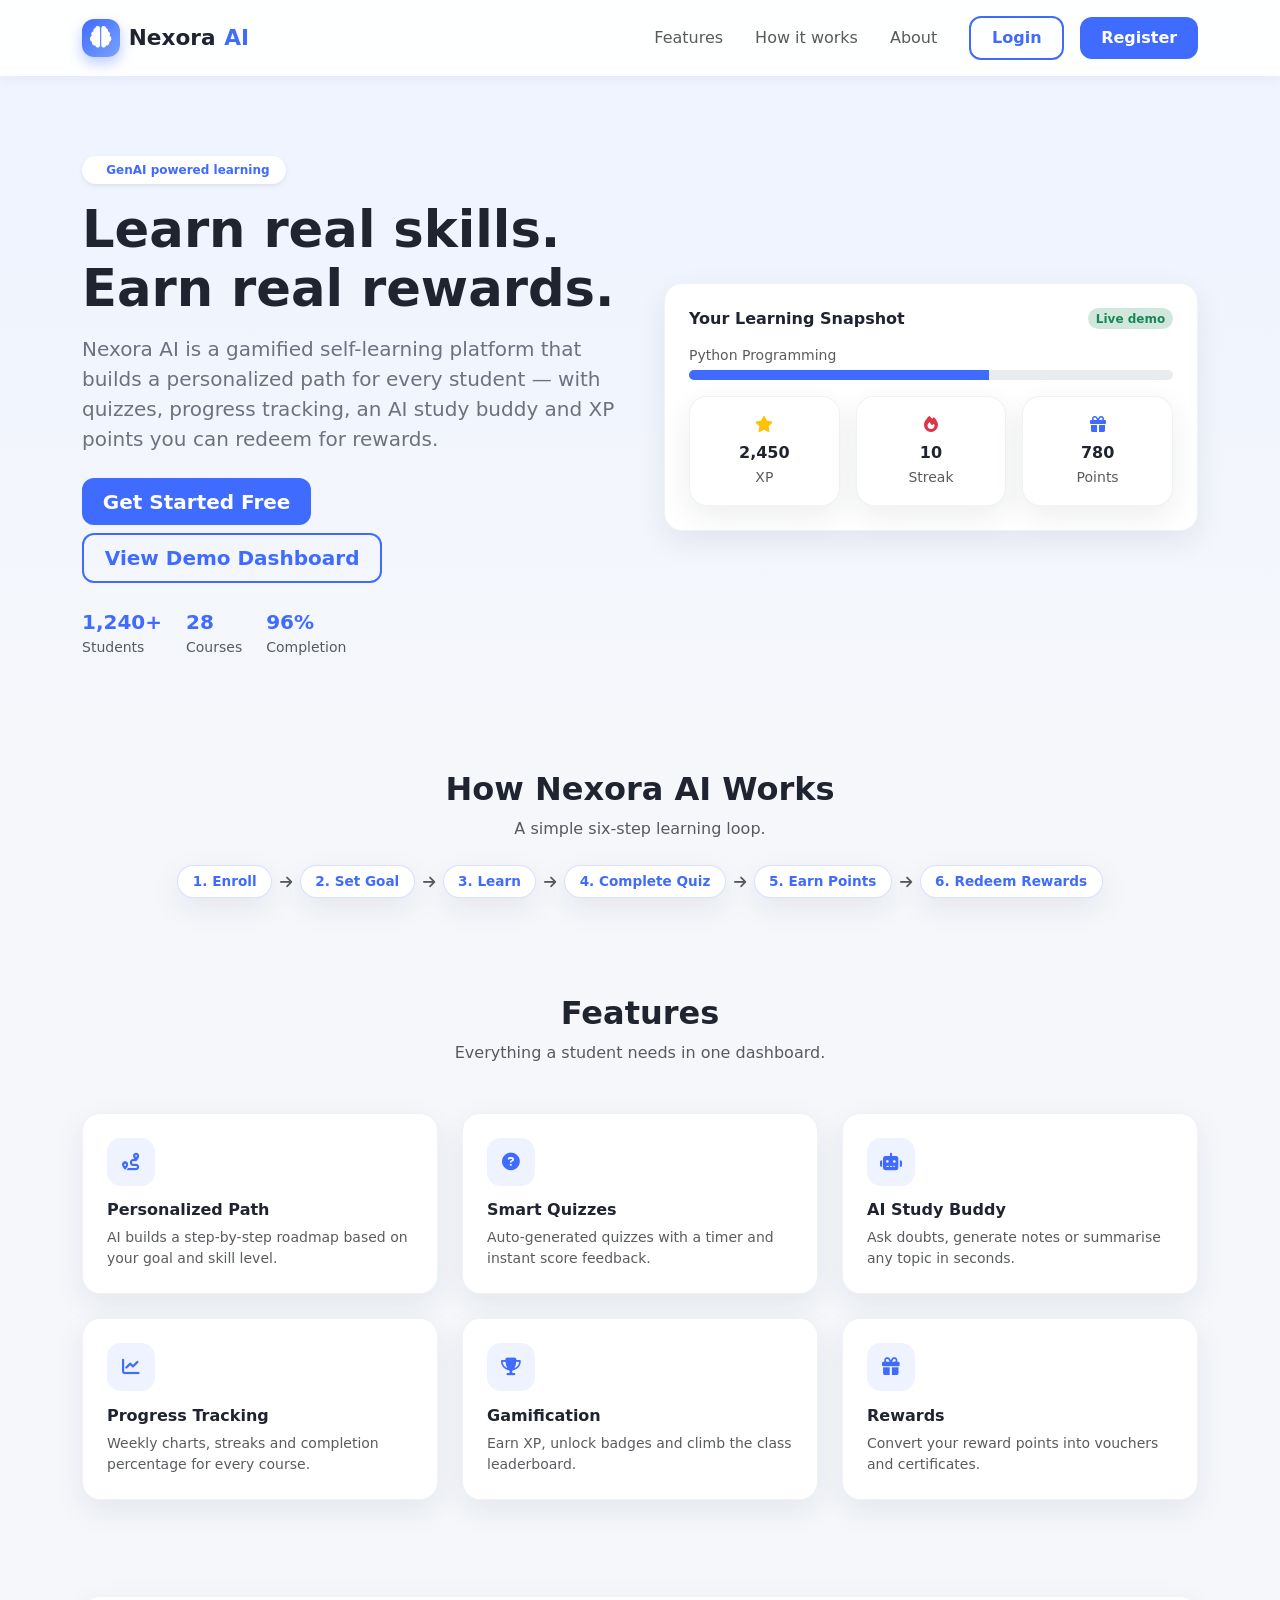
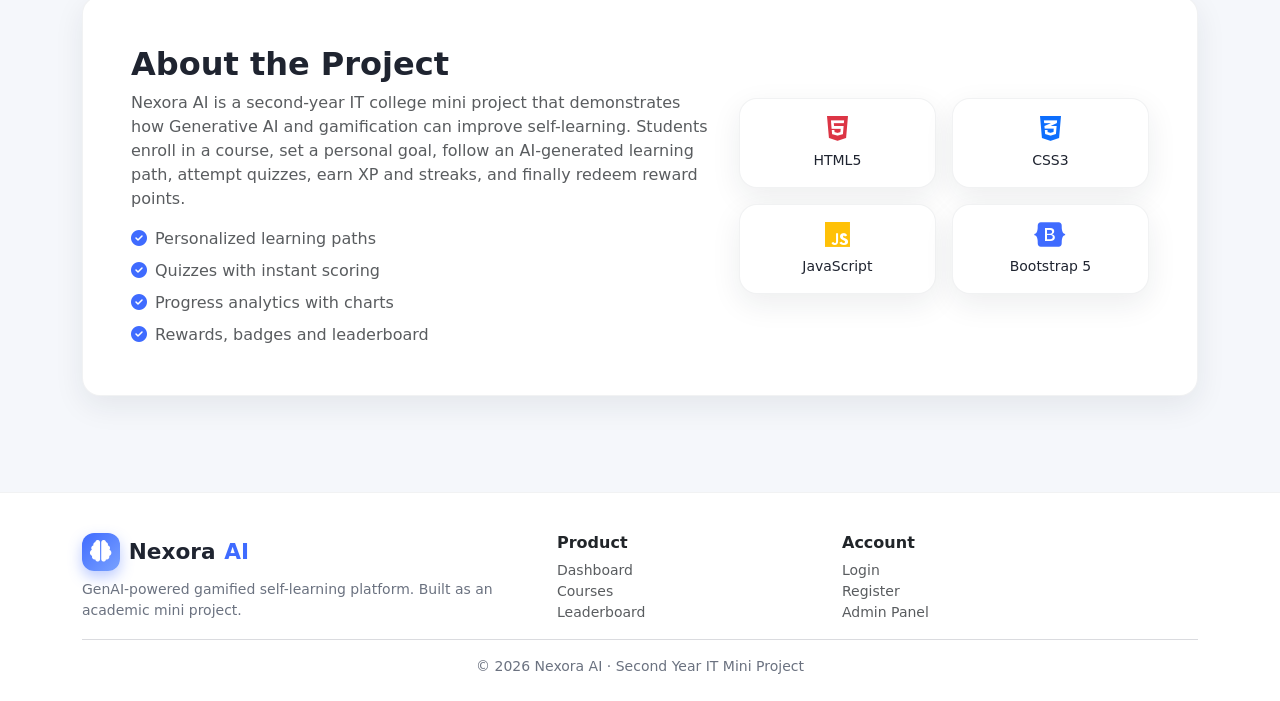
==== public/nexora/index.html @ 9f06d4b1 "Changes" ====
<!DOCTYPE html>
<html lang="en">
<head>
  <meta charset="UTF-8" />
  <meta name="viewport" content="width=device-width, initial-scale=1" />
  <title>Nexora AI | GenAI Gamified Self-Learning Platform</title>
  <meta name="description" content="Nexora AI is a GenAI-powered gamified self-learning platform for students: personalized paths, quizzes, AI study buddy, XP and rewards." />
  <link href="https://cdn.jsdelivr.net/npm/bootstrap@5.3.3/dist/css/bootstrap.min.css" rel="stylesheet" />
  <link href="https://cdnjs.cloudflare.com/ajax/libs/font-awesome/6.5.2/css/all.min.css" rel="stylesheet" />
  <link href="style.css" rel="stylesheet" />
</head>
<body>

  <!-- ================= NAVBAR ================= -->
  <nav class="navbar navbar-expand-lg nx-navbar sticky-top py-3">
    <div class="container">
      <a class="nx-logo" href="index.html">
        <span class="nx-logo-mark"><i class="fa-solid fa-brain"></i></span>
        Nexora <span class="text-nexora">AI</span>
      </a>
      <button class="navbar-toggler border-0" type="button" data-bs-toggle="collapse" data-bs-target="#nav">
        <span class="navbar-toggler-icon"></span>
      </button>
      <div class="collapse navbar-collapse justify-content-end" id="nav">
        <ul class="navbar-nav align-items-lg-center gap-lg-3 mt-3 mt-lg-0">
          <li class="nav-item"><a class="nav-link" href="#features">Features</a></li>
          <li class="nav-item"><a class="nav-link" href="#flow">How it works</a></li>
          <li class="nav-item"><a class="nav-link" href="#about">About</a></li>
          <li class="nav-item"><a class="btn btn-nexora-outline ms-lg-2" href="login.html">Login</a></li>
          <li class="nav-item"><a class="btn btn-nexora" href="register.html">Register</a></li>
        </ul>
      </div>
    </div>
  </nav>

  <!-- ================= HERO ================= -->
  <header class="nx-hero">
    <div class="container">
      <div class="row align-items-center g-5">
        <div class="col-lg-6">
          <span class="badge rounded-pill bg-white text-nexora shadow-sm px-3 py-2 mb-3">
            <i class="fa-solid fa-sparkles me-1"></i> GenAI powered learning
          </span>
          <h1>Learn real skills. <br />Earn real rewards.</h1>
          <p class="lead mt-3">
            Nexora AI is a gamified self-learning platform that builds a personalized
            path for every student — with quizzes, progress tracking, an AI study buddy
            and XP points you can redeem for rewards.
          </p>
          <div class="d-flex flex-wrap gap-2 mt-4">
            <a href="register.html" class="btn btn-nexora btn-lg">Get Started Free</a>
            <a href="dashboard.html" class="btn btn-nexora-outline btn-lg">View Demo Dashboard</a>
          </div>
          <div class="d-flex gap-4 mt-4 text-muted small">
            <div><strong class="text-nexora fs-5">1,240+</strong><br />Students</div>
            <div><strong class="text-nexora fs-5">28</strong><br />Courses</div>
            <div><strong class="text-nexora fs-5">96%</strong><br />Completion</div>
          </div>
        </div>
        <div class="col-lg-6">
          <div class="nx-card p-4">
            <div class="d-flex justify-content-between align-items-center mb-3">
              <h6 class="mb-0 fw-bold">Your Learning Snapshot</h6>
              <span class="badge bg-success-subtle text-success rounded-pill">Live demo</span>
            </div>
            <p class="small text-muted mb-1">Python Programming</p>
            <div class="progress rounded-pill mb-3" style="height: 10px">
              <div class="progress-bar" style="width: 62%; background: var(--nx-primary)"></div>
            </div>
            <div class="row g-3 text-center">
              <div class="col-4"><div class="nx-card p-3"><i class="fa-solid fa-star text-warning"></i><div class="fw-bold mt-1">2,450</div><small class="text-muted">XP</small></div></div>
              <div class="col-4"><div class="nx-card p-3"><i class="fa-solid fa-fire text-danger"></i><div class="fw-bold mt-1">10</div><small class="text-muted">Streak</small></div></div>
              <div class="col-4"><div class="nx-card p-3"><i class="fa-solid fa-gift text-nexora"></i><div class="fw-bold mt-1">780</div><small class="text-muted">Points</small></div></div>
            </div>
          </div>
        </div>
      </div>
    </div>
  </header>

  <!-- ================= LEARNING FLOW ================= -->
  <section id="flow" class="py-5">
    <div class="container">
      <h2 class="fw-bold text-center mb-2">How Nexora AI Works</h2>
      <p class="text-center text-muted mb-4">A simple six-step learning loop.</p>
      <div class="nx-flow justify-content-center" id="flowSteps"><!-- filled by script.js --></div>
    </div>
  </section>

  <!-- ================= FEATURES ================= -->
  <section id="features" class="py-5">
    <div class="container">
      <h2 class="fw-bold text-center mb-2">Features</h2>
      <p class="text-center text-muted mb-5">Everything a student needs in one dashboard.</p>
      <div class="row g-4" id="featureGrid"><!-- filled by script.js --></div>
    </div>
  </section>

  <!-- ================= ABOUT ================= -->
  <section id="about" class="py-5">
    <div class="container">
      <div class="nx-card p-4 p-lg-5">
        <div class="row g-4 align-items-center">
          <div class="col-lg-7">
            <h2 class="fw-bold">About the Project</h2>
            <p class="text-muted mb-3">
              Nexora AI is a second-year IT college mini project that demonstrates how
              Generative AI and gamification can improve self-learning. Students enroll in a
              course, set a personal goal, follow an AI-generated learning path, attempt
              quizzes, earn XP and streaks, and finally redeem reward points.
            </p>
            <ul class="list-unstyled text-muted mb-0">
              <li class="mb-2"><i class="fa-solid fa-circle-check text-nexora me-2"></i>Personalized learning paths</li>
              <li class="mb-2"><i class="fa-solid fa-circle-check text-nexora me-2"></i>Quizzes with instant scoring</li>
              <li class="mb-2"><i class="fa-solid fa-circle-check text-nexora me-2"></i>Progress analytics with charts</li>
              <li><i class="fa-solid fa-circle-check text-nexora me-2"></i>Rewards, badges and leaderboard</li>
            </ul>
          </div>
          <div class="col-lg-5">
            <div class="row g-3">
              <div class="col-6"><div class="nx-card p-3 text-center"><i class="fa-brands fa-html5 fs-3 text-danger"></i><div class="small mt-1">HTML5</div></div></div>
              <div class="col-6"><div class="nx-card p-3 text-center"><i class="fa-brands fa-css3-alt fs-3 text-primary"></i><div class="small mt-1">CSS3</div></div></div>
              <div class="col-6"><div class="nx-card p-3 text-center"><i class="fa-brands fa-js fs-3 text-warning"></i><div class="small mt-1">JavaScript</div></div></div>
              <div class="col-6"><div class="nx-card p-3 text-center"><i class="fa-brands fa-bootstrap fs-3 text-nexora"></i><div class="small mt-1">Bootstrap 5</div></div></div>
            </div>
          </div>
        </div>
      </div>
    </div>
  </section>

  <!-- ================= FOOTER ================= -->
  <footer class="nx-footer mt-5">
    <div class="container">
      <div class="row g-4">
        <div class="col-md-5">
          <a class="nx-logo mb-2" href="index.html">
            <span class="nx-logo-mark"><i class="fa-solid fa-brain"></i></span>
            Nexora <span class="text-nexora">AI</span>
          </a>
          <p class="small mb-0">GenAI-powered gamified self-learning platform. Built as an academic mini project.</p>
        </div>
        <div class="col-6 col-md-3">
          <h6 class="fw-bold text-dark">Product</h6>
          <a class="d-block small text-decoration-none text-muted" href="dashboard.html">Dashboard</a>
          <a class="d-block small text-decoration-none text-muted" href="courses.html">Courses</a>
          <a class="d-block small text-decoration-none text-muted" href="leaderboard.html">Leaderboard</a>
        </div>
        <div class="col-6 col-md-4">
          <h6 class="fw-bold text-dark">Account</h6>
          <a class="d-block small text-decoration-none text-muted" href="login.html">Login</a>
          <a class="d-block small text-decoration-none text-muted" href="register.html">Register</a>
          <a class="d-block small text-decoration-none text-muted" href="admin.html">Admin Panel</a>
        </div>
      </div>
      <hr />
      <p class="text-center small mb-0">© 2026 Nexora AI · Second Year IT Mini Project</p>
    </div>
  </footer>

  <script src="https://cdn.jsdelivr.net/npm/bootstrap@5.3.3/dist/js/bootstrap.bundle.min.js"></script>
  <script src="script.js"></script>
</body>
</html>
---- public/nexora/style.css ----
/* ==========================================================
   Nexora AI - Global stylesheet (landing, login, register)
   Light theme • rounded cards • soft shadows
   ========================================================== */

:root {
  --nx-primary: #3f6bff;
  --nx-primary-dark: #2c50cc;
  --nx-accent: #ff8a3d;
  --nx-bg: #f5f7fb;
  --nx-card: #ffffff;
  --nx-text: #1f2430;
  --nx-muted: #6b7280;
  --nx-radius: 18px;
  --nx-shadow: 0 10px 30px rgba(31, 36, 48, 0.08);
}

body {
  background-color: var(--nx-bg);
  color: var(--nx-text);
  font-family: "Segoe UI", system-ui, -apple-system, sans-serif;
}

/* ---------- Reusable helpers ---------- */
.nx-card {
  background: var(--nx-card);
  border: 1px solid rgba(31, 36, 48, 0.06);
  border-radius: var(--nx-radius);
  box-shadow: var(--nx-shadow);
}

.btn-nexora {
  background: var(--nx-primary);
  color: #fff;
  border-radius: 12px;
  padding: 0.55rem 1.3rem;
  font-weight: 600;
  border: none;
  transition: background 0.2s ease, transform 0.2s ease;
}
.btn-nexora:hover {
  background: var(--nx-primary-dark);
  color: #fff;
  transform: translateY(-1px);
}

.btn-nexora-outline {
  border: 2px solid var(--nx-primary);
  color: var(--nx-primary);
  border-radius: 12px;
  padding: 0.5rem 1.3rem;
  font-weight: 600;
  background: transparent;
}
.btn-nexora-outline:hover {
  background: var(--nx-primary);
  color: #fff;
}

.text-nexora { color: var(--nx-primary); }

/* ---------- Brand / logo ---------- */
.nx-logo {
  display: inline-flex;
  align-items: center;
  gap: 0.55rem;
  font-weight: 700;
  font-size: 1.35rem;
  color: var(--nx-text);
  text-decoration: none;
}
.nx-logo-mark {
  width: 38px;
  height: 38px;
  border-radius: 12px;
  display: grid;
  place-items: center;
  color: #fff;
  background: linear-gradient(135deg, var(--nx-primary), #7aa2ff);
  box-shadow: 0 6px 14px rgba(63, 107, 255, 0.35);
}

/* ---------- Navbar ---------- */
.nx-navbar {
  background: rgba(255, 255, 255, 0.9);
  backdrop-filter: blur(8px);
  box-shadow: 0 2px 12px rgba(31, 36, 48, 0.05);
}

/* ---------- Hero ---------- */
.nx-hero {
  padding: 5rem 0 4rem;
  background: linear-gradient(180deg, #eef3ff 0%, var(--nx-bg) 100%);
}
.nx-hero h1 {
  font-weight: 800;
  font-size: clamp(2rem, 4vw, 3.2rem);
  line-height: 1.15;
}
.nx-hero p.lead { color: var(--nx-muted); }

/* Flow chips: Enroll -> Set Goal -> ... */
.nx-flow {
  display: flex;
  flex-wrap: wrap;
  gap: 0.5rem;
  align-items: center;
}
.nx-chip {
  background: #fff;
  border: 1px solid rgba(63, 107, 255, 0.2);
  border-radius: 999px;
  padding: 0.35rem 0.9rem;
  font-size: 0.85rem;
  font-weight: 600;
  color: var(--nx-primary);
  box-shadow: var(--nx-shadow);
}

/* ---------- Feature cards ---------- */
.nx-feature-icon {
  width: 48px;
  height: 48px;
  border-radius: 14px;
  display: grid;
  place-items: center;
  font-size: 1.1rem;
  background: #eef3ff;
  color: var(--nx-primary);
  margin-bottom: 0.9rem;
}
.nx-feature:hover { transform: translateY(-4px); }
.nx-feature { transition: transform 0.2s ease; }

/* ---------- Auth pages ---------- */
.nx-auth-wrap {
  min-height: 100vh;
  display: grid;
  place-items: center;
  padding: 2rem 1rem;
  background: linear-gradient(135deg, #eef3ff, #f7f9ff);
}
.nx-auth-card {
  width: 100%;
  max-width: 430px;
  padding: 2.2rem;
}
.nx-auth-card .form-control {
  border-radius: 12px;
  padding: 0.7rem 0.9rem;
}

/* ---------- Footer ---------- */
.nx-footer {
  background: #fff;
  border-top: 1px solid rgba(31, 36, 48, 0.06);
  padding: 2.5rem 0 1.5rem;
  color: var(--nx-muted);
}
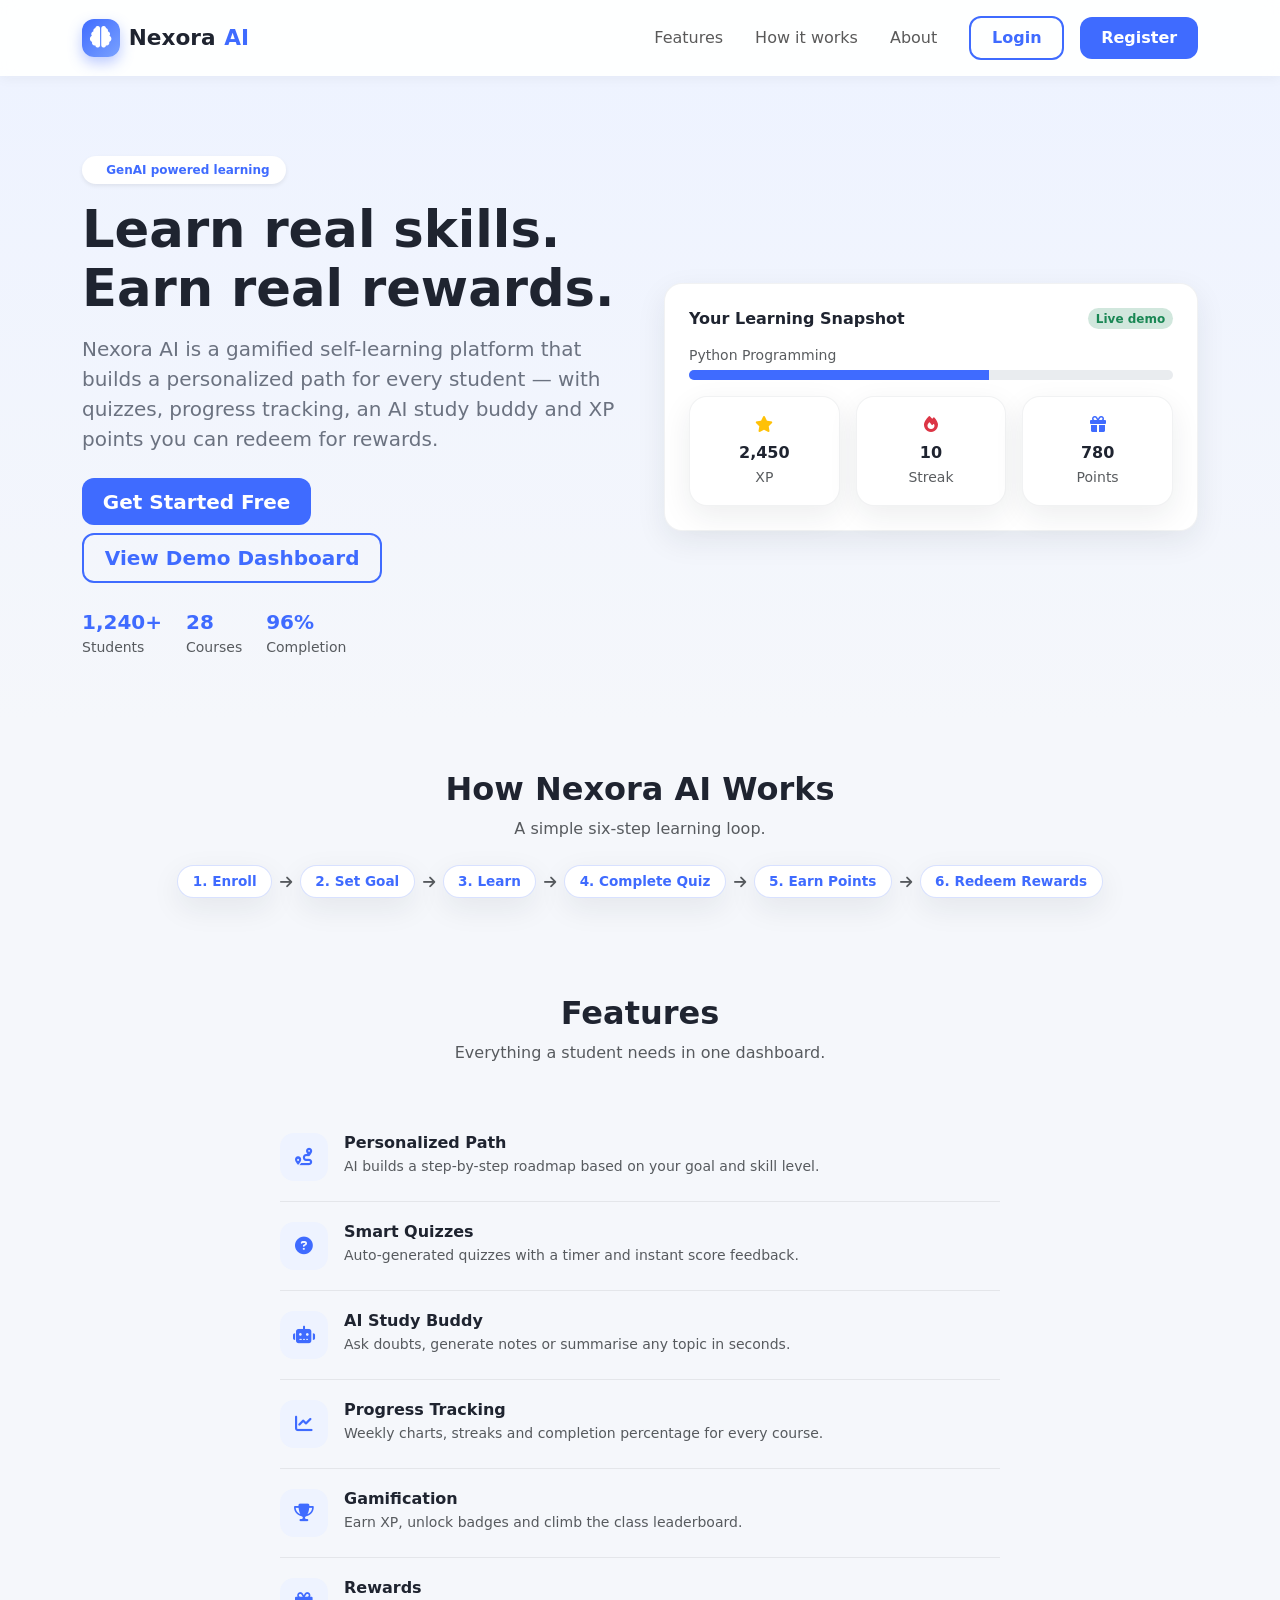
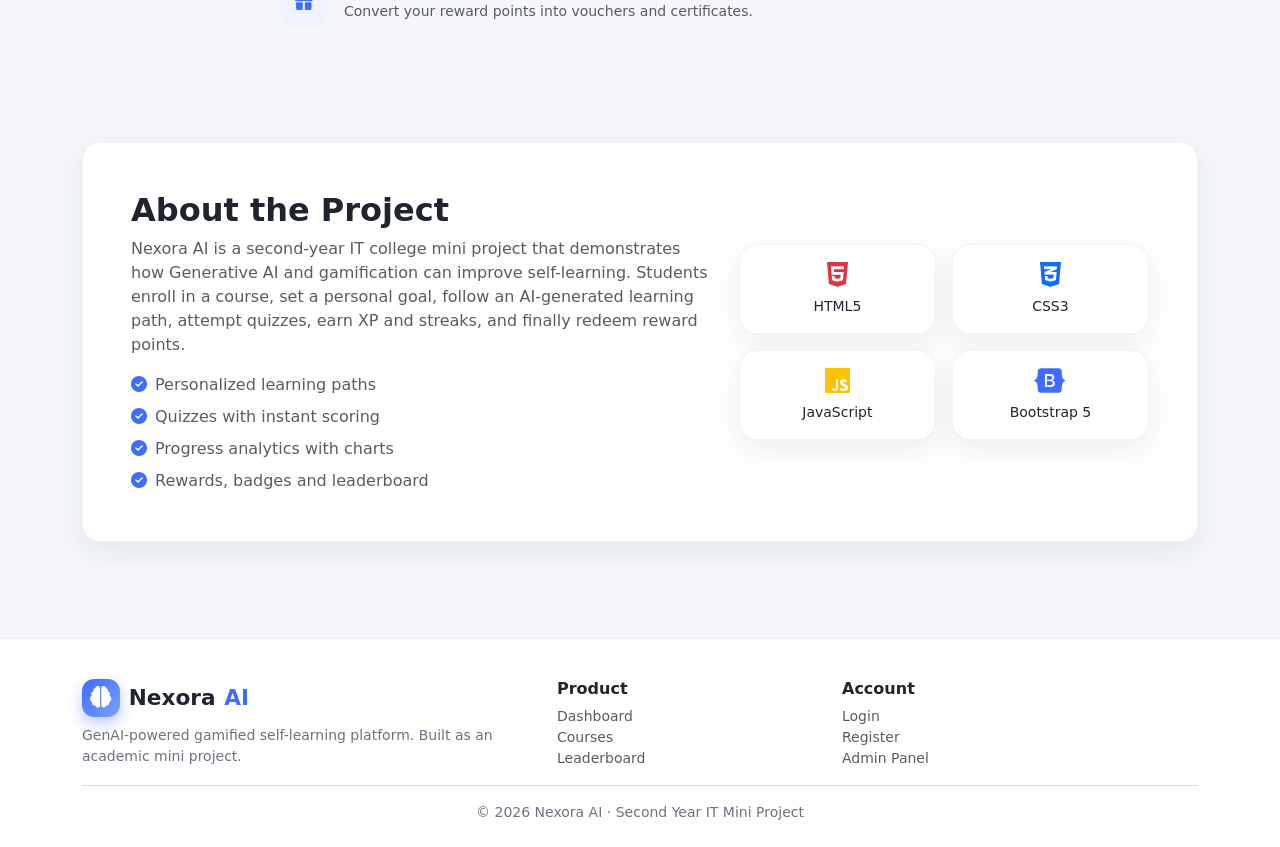
==== commit 6239a0e3: "Changes" ====
--- a/public/nexora/index.html
+++ b/public/nexora/index.html
@@ -92,7 +92,7 @@
     <div class="container">
       <h2 class="fw-bold text-center mb-2">Features</h2>
       <p class="text-center text-muted mb-5">Everything a student needs in one dashboard.</p>
-      <div class="row g-4" id="featureGrid"><!-- filled by script.js --></div>
+      <div class="nx-feature-list" id="featureGrid"><!-- filled by script.js --></div>
     </div>
   </section>
 
--- a/public/nexora/style.css
+++ b/public/nexora/style.css
@@ -117,8 +117,21 @@
   box-shadow: var(--nx-shadow);
 }
 
-/* ---------- Feature cards ---------- */
+/* ---------- Feature list (vertical, no boxes) ---------- */
+.nx-feature-list {
+  max-width: 720px;
+  margin: 0 auto;
+}
+.nx-feature-item {
+  display: flex;
+  align-items: flex-start;
+  gap: 1rem;
+  padding: 1.25rem 0;
+  border-bottom: 1px solid rgba(31, 36, 48, 0.08);
+}
+.nx-feature-item:last-child { border-bottom: none; }
 .nx-feature-icon {
+  flex-shrink: 0;
   width: 48px;
   height: 48px;
   border-radius: 14px;
@@ -127,10 +140,12 @@
   font-size: 1.1rem;
   background: #eef3ff;
   color: var(--nx-primary);
-  margin-bottom: 0.9rem;
 }
-.nx-feature:hover { transform: translateY(-4px); }
-.nx-feature { transition: transform 0.2s ease; }
+.nx-feature-item:hover .nx-feature-icon {
+  background: var(--nx-primary);
+  color: #fff;
+  transition: background 0.2s ease, color 0.2s ease;
+}
 
 /* ---------- Auth pages ---------- */
 .nx-auth-wrap {
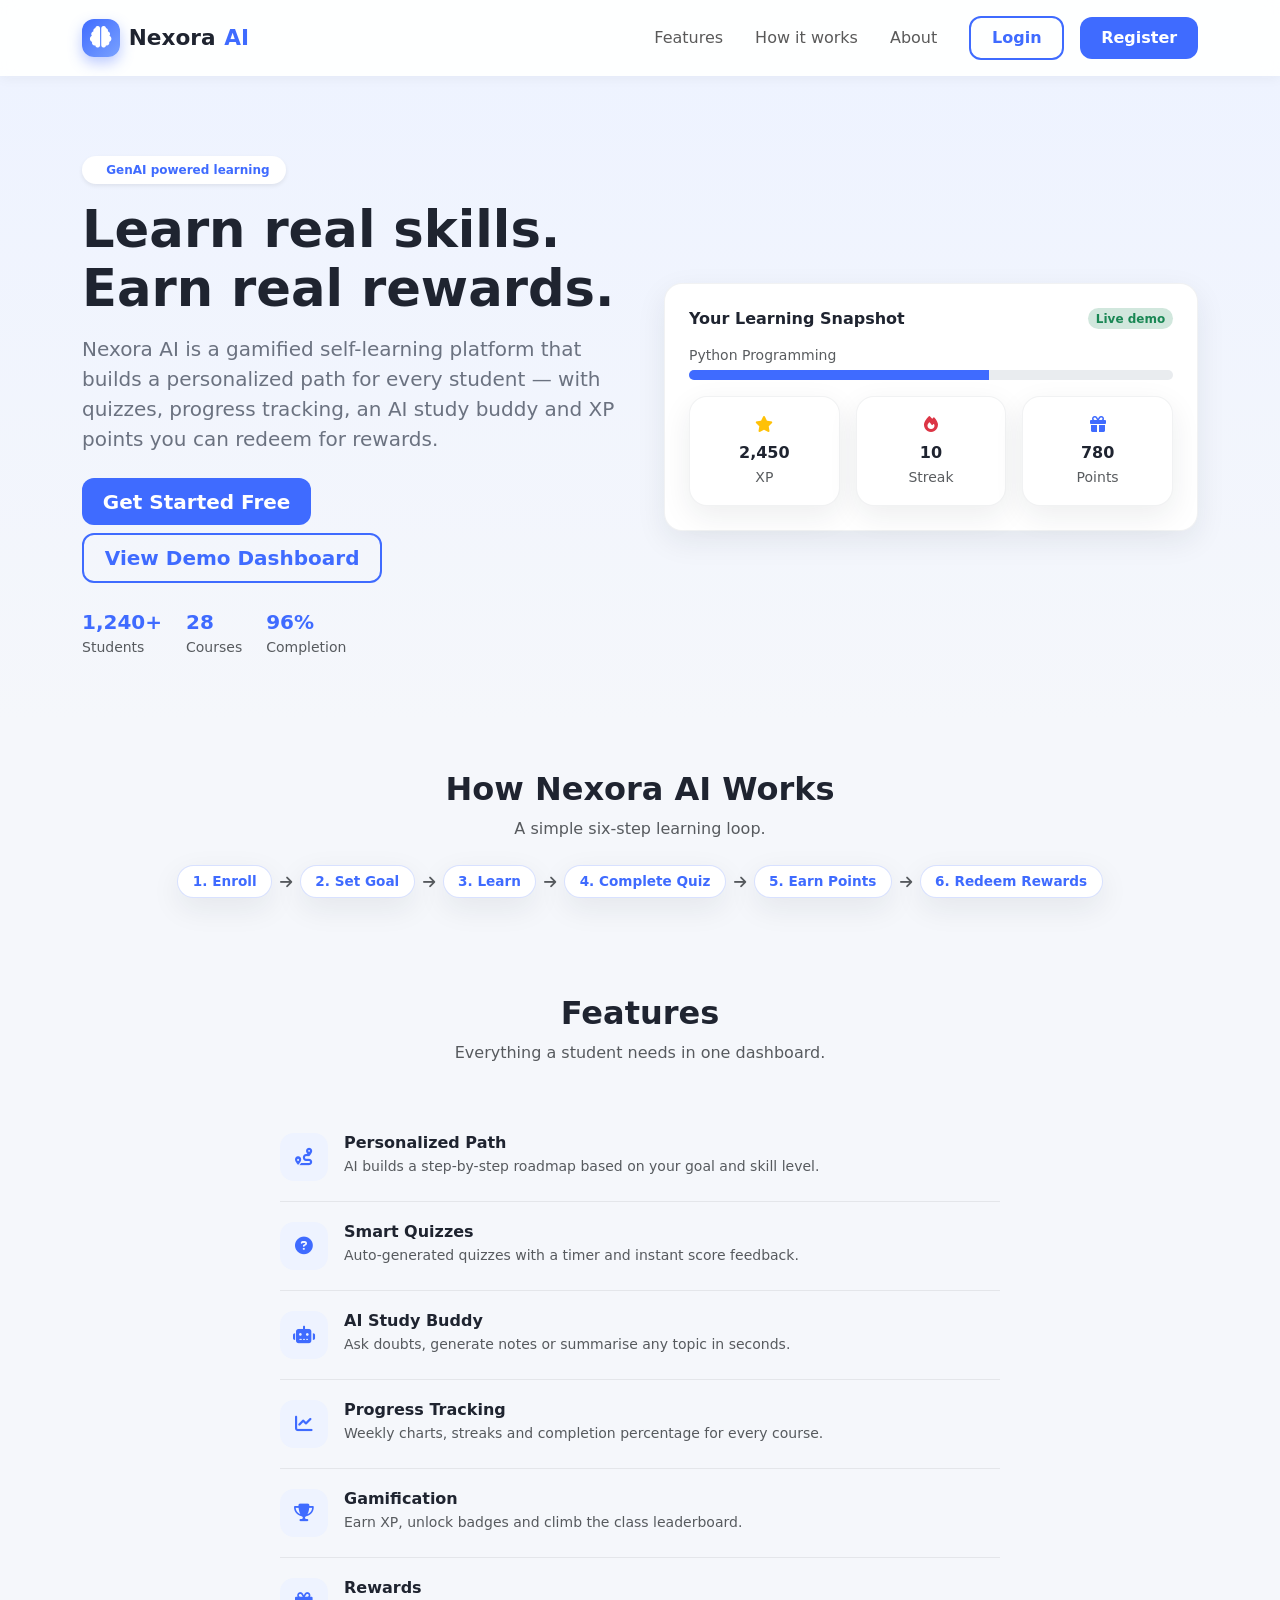
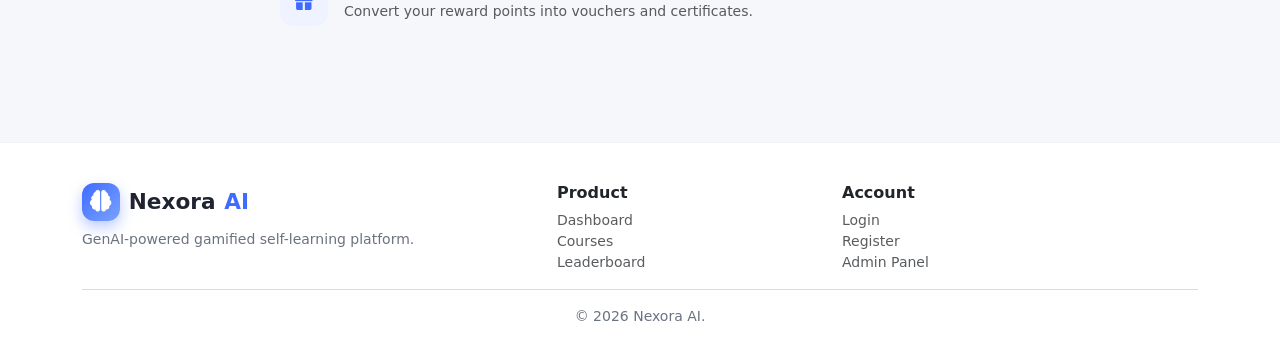
==== commit 12ff0743: "NexoraAI Dashboard" ====
--- a/public/nexora/index.html
+++ b/public/nexora/index.html
@@ -95,40 +95,6 @@
       <div class="nx-feature-list" id="featureGrid"><!-- filled by script.js --></div>
     </div>
   </section>
-
-  <!-- ================= ABOUT ================= -->
-  <section id="about" class="py-5">
-    <div class="container">
-      <div class="nx-card p-4 p-lg-5">
-        <div class="row g-4 align-items-center">
-          <div class="col-lg-7">
-            <h2 class="fw-bold">About the Project</h2>
-            <p class="text-muted mb-3">
-              Nexora AI is a second-year IT college mini project that demonstrates how
-              Generative AI and gamification can improve self-learning. Students enroll in a
-              course, set a personal goal, follow an AI-generated learning path, attempt
-              quizzes, earn XP and streaks, and finally redeem reward points.
-            </p>
-            <ul class="list-unstyled text-muted mb-0">
-              <li class="mb-2"><i class="fa-solid fa-circle-check text-nexora me-2"></i>Personalized learning paths</li>
-              <li class="mb-2"><i class="fa-solid fa-circle-check text-nexora me-2"></i>Quizzes with instant scoring</li>
-              <li class="mb-2"><i class="fa-solid fa-circle-check text-nexora me-2"></i>Progress analytics with charts</li>
-              <li><i class="fa-solid fa-circle-check text-nexora me-2"></i>Rewards, badges and leaderboard</li>
-            </ul>
-          </div>
-          <div class="col-lg-5">
-            <div class="row g-3">
-              <div class="col-6"><div class="nx-card p-3 text-center"><i class="fa-brands fa-html5 fs-3 text-danger"></i><div class="small mt-1">HTML5</div></div></div>
-              <div class="col-6"><div class="nx-card p-3 text-center"><i class="fa-brands fa-css3-alt fs-3 text-primary"></i><div class="small mt-1">CSS3</div></div></div>
-              <div class="col-6"><div class="nx-card p-3 text-center"><i class="fa-brands fa-js fs-3 text-warning"></i><div class="small mt-1">JavaScript</div></div></div>
-              <div class="col-6"><div class="nx-card p-3 text-center"><i class="fa-brands fa-bootstrap fs-3 text-nexora"></i><div class="small mt-1">Bootstrap 5</div></div></div>
-            </div>
-          </div>
-        </div>
-      </div>
-    </div>
-  </section>
-
   <!-- ================= FOOTER ================= -->
   <footer class="nx-footer mt-5">
     <div class="container">
@@ -138,7 +104,7 @@
             <span class="nx-logo-mark"><i class="fa-solid fa-brain"></i></span>
             Nexora <span class="text-nexora">AI</span>
           </a>
-          <p class="small mb-0">GenAI-powered gamified self-learning platform. Built as an academic mini project.</p>
+          <p class="small mb-0">GenAI-powered gamified self-learning platform.</p>
         </div>
         <div class="col-6 col-md-3">
           <h6 class="fw-bold text-dark">Product</h6>
@@ -154,7 +120,7 @@
         </div>
       </div>
       <hr />
-      <p class="text-center small mb-0">© 2026 Nexora AI · Second Year IT Mini Project</p>
+      <p class="text-center small mb-0">© 2026 Nexora AI.</p>
     </div>
   </footer>
 
